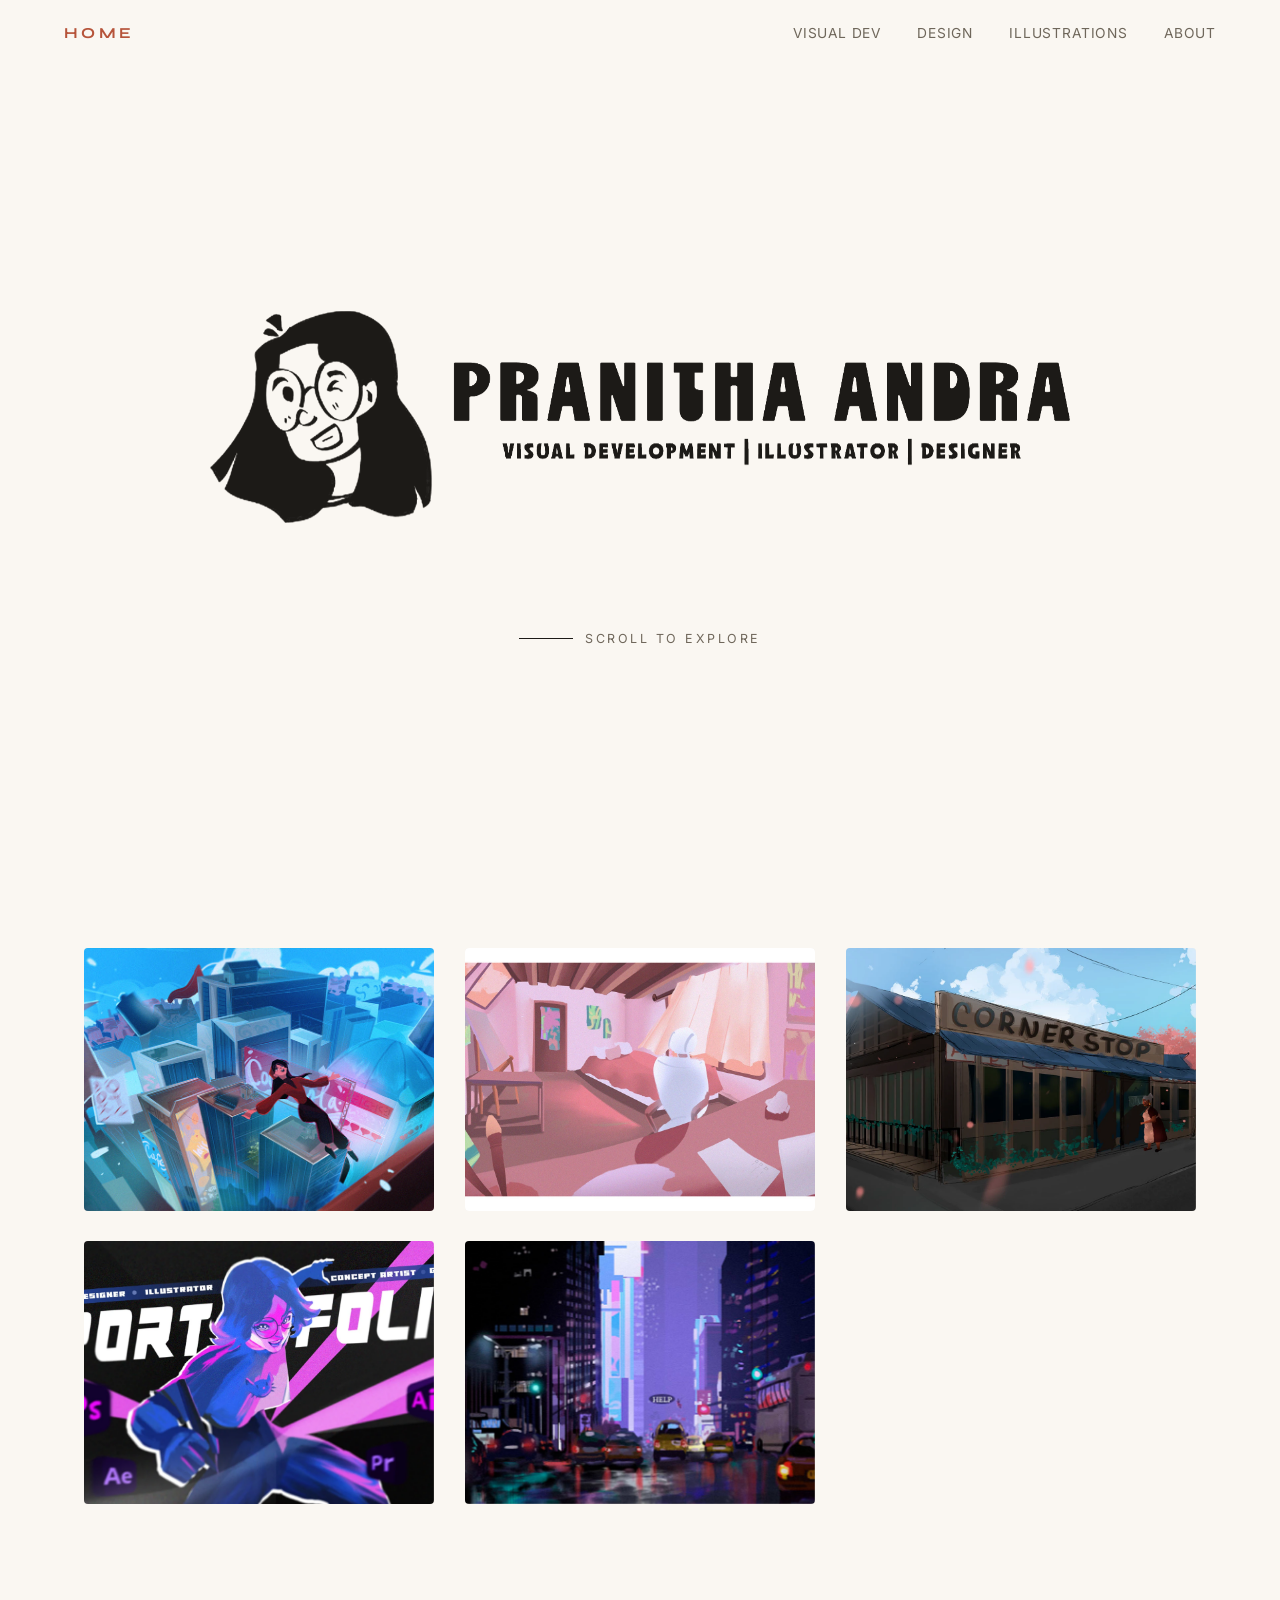
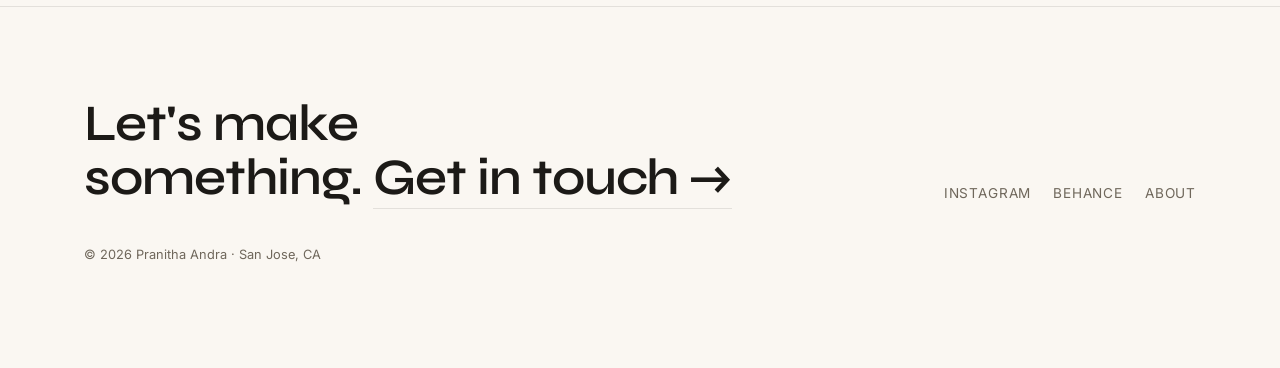
==== index.html @ 13a21b66 "chore: update" ====
<!DOCTYPE html>
<html lang="en">
<head>
  <meta charset="UTF-8" />
  <meta name="viewport" content="width=device-width, initial-scale=1.0" />
  <title>Pranitha Andra · Visual Development, Illustrator &amp; Designer</title>
  <meta name="description" content="Portfolio of Pranitha Andra, Visual Development, Illustrator, and Designer based in San Jose, CA." />

  <link rel="preconnect" href="https://fonts.googleapis.com" />
  <link rel="preconnect" href="https://fonts.gstatic.com" crossorigin />
  <link href="https://fonts.googleapis.com/css2?family=Inter:wght@400;500;600&family=Syne:wght@600;700;800&display=swap" rel="stylesheet" />
  <link rel="stylesheet" href="css/style.css" />
</head>
<body>

  <nav class="nav">
    <a class="nav__brand" href="index.html" aria-current="page">HOME</a>
    <div class="nav__links">
      <a href="visual-dev.html">Visual&nbsp;Dev</a>
      <a href="design.html">Design</a>
      <a href="illustrations.html">Illustrations</a>
      <a href="about.html">About</a>
    </div>
  </nav>

  <header class="hero">
    <div class="wrap">
      <h1 class="hero__banner reveal" id="heroBanner">
        <span class="hero__banner-tilt">
          <img class="hero__banner-img" src="images/banner.png"
               alt="Pranitha Andra, Visual Development, Illustrator and Designer" />
        </span>
      </h1>
      <span class="hero__scroll reveal"><span class="line"></span> Scroll to explore</span>
    </div>
  </header>

  <main id="work"><!-- sections injected by main.js --></main>

  <footer class="footer">
    <div class="wrap">
      <div class="footer__grid">
        <h2 class="footer__cta reveal">Let's make<br />something. <a href="mailto:pranitha.andra@gmail.com">Get in touch →</a></h2>
        <div class="footer__links reveal">
          <a href="https://www.instagram.com/pranitha_andra/" target="_blank" rel="noopener">Instagram</a>
          <a href="https://www.behance.net/pranithaandra" target="_blank" rel="noopener">Behance</a>
          <a href="about.html">About</a>
        </div>
      </div>
      <p class="footer__fine">© <span id="year"></span> Pranitha Andra · San Jose, CA</p>
    </div>
  </footer>

  <!-- Project viewer (scrollable) -->
  <div class="lb" id="lightbox" aria-hidden="true" role="dialog" aria-modal="true" aria-label="Project images">
    <button class="lb__btn lb__close" aria-label="Close">✕</button>
    <div class="lb__scroll">
      <p class="lb__cap"></p>
      <div class="lb__stack"></div>
    </div>
  </div>

  <script>document.getElementById("year").textContent = new Date().getFullYear();</script>
  <script src="js/data.js"></script>
  <script src="js/main.js"></script>
</body>
</html>
---- css/style.css ----
/* ============================================================
   Pranitha Andra — Portfolio
   Minimal, image-forward, restrained motion.
   ============================================================ */

:root {
  --bg: #faf7f2;
  --bg-2: #f2ede4;
  --ink: #1c1a17;
  --muted: #6f675b;
  --faint: rgba(28, 26, 23, 0.10);
  --faint-2: rgba(28, 26, 23, 0.05);
  --accent: #b6543a;
  --accent-soft: rgba(182, 84, 58, 0.12);

  --display: "Syne", "Trebuchet MS", Georgia, sans-serif;
  --serif: var(--display);
  --sans: "Inter", -apple-system, BlinkMacSystemFont, "Segoe UI", Helvetica, Arial, sans-serif;

  --maxw: 1240px;
  --gutter: clamp(20px, 5vw, 64px);
  --ease: cubic-bezier(0.16, 1, 0.3, 1);
}

* { box-sizing: border-box; }

html { scroll-behavior: smooth; }

body {
  margin: 0;
  background: var(--bg);
  color: var(--ink);
  font-family: var(--sans);
  font-size: 17px;
  line-height: 1.6;
  -webkit-font-smoothing: antialiased;
  text-rendering: optimizeLegibility;
}

img { display: block; max-width: 100%; }

a { color: inherit; text-decoration: none; }

::selection { background: var(--accent-soft); }

.wrap {
  width: 100%;
  max-width: var(--maxw);
  margin: 0 auto;
  padding-inline: var(--gutter);
}

.sr-only {
  position: absolute;
  width: 1px; height: 1px;
  padding: 0; margin: -1px;
  overflow: hidden;
  clip: rect(0, 0, 0, 0);
  white-space: nowrap;
  border: 0;
}

/* Category pages have no hero, so clear the fixed nav */
.workpage { padding-top: clamp(96px, 13vw, 150px); }

/* Ink cursor trail (drawn above content, below the project viewer) */
.ink-canvas {
  position: fixed;
  inset: 0;
  width: 100%;
  height: 100%;
  pointer-events: none;
  z-index: 95;
}

/* ---------- Nav ---------- */
.nav {
  position: fixed;
  inset: 0 0 auto 0;
  z-index: 50;
  display: flex;
  align-items: center;
  justify-content: space-between;
  padding: 18px var(--gutter);
  transition: background 0.4s var(--ease), box-shadow 0.4s var(--ease), padding 0.4s var(--ease);
}
.nav.scrolled {
  background: rgba(250, 247, 242, 0.82);
  backdrop-filter: saturate(150%) blur(14px);
  -webkit-backdrop-filter: saturate(150%) blur(14px);
  box-shadow: 0 1px 0 var(--faint);
  padding-block: 12px;
}
.nav__brand {
  font-family: var(--display);
  font-weight: 700;
  font-size: 0.95rem;
  letter-spacing: 0.22em;
  text-transform: uppercase;
  color: var(--ink);
  transition: color 0.25s var(--ease);
}
.nav__brand:hover,
.nav__brand[aria-current="page"] { color: var(--accent); }
.nav__links {
  display: flex;
  gap: clamp(16px, 3vw, 36px);
  align-items: center;
  font-size: 0.86rem;
  letter-spacing: 0.06em;
  text-transform: uppercase;
}
.nav__links a { position: relative; padding: 4px 0; color: var(--muted); transition: color 0.25s var(--ease); }
.nav__links a::after {
  content: "";
  position: absolute;
  left: 0; bottom: 0;
  width: 100%; height: 1px;
  background: var(--ink);
  transform: scaleX(0);
  transform-origin: right;
  transition: transform 0.35s var(--ease);
}
.nav__links a:hover { color: var(--ink); }
.nav__links a:hover::after { transform: scaleX(1); transform-origin: left; }
.nav__links a[aria-current="page"] { color: var(--ink); }
.nav__links a[aria-current="page"]::after { transform: scaleX(1); transform-origin: left; }

/* Mobile menu button (injected by JS, hidden on desktop) */
.nav__toggle {
  display: none;
  position: relative;
  z-index: 2;
  width: 40px; height: 40px;
  margin-right: -8px;
  border: none; background: none; cursor: pointer;
  align-items: center; justify-content: center;
}
.nav__toggle span {
  position: absolute;
  left: 9px; right: 9px; height: 1.6px;
  background: var(--ink);
  transition: transform 0.3s var(--ease), opacity 0.3s var(--ease);
}
.nav__toggle span:nth-child(1) { transform: translateY(-4px); }
.nav__toggle span:nth-child(2) { transform: translateY(4px); }
.nav.open .nav__toggle span:nth-child(1) { transform: rotate(45deg); }
.nav.open .nav__toggle span:nth-child(2) { transform: rotate(-45deg); }

/* ---------- Hero ---------- */
.hero {
  min-height: 100svh;
  display: flex;
  flex-direction: column;
  justify-content: center;
  align-items: center;
  text-align: center;
  padding-block: 140px 80px;
}
.hero__banner {
  margin: 0;
  perspective: 1000px;
}
.hero__banner-tilt {
  display: inline-block;
  transition: transform 0.4s var(--ease);
  will-change: transform;
}
.hero__banner-img {
  width: min(860px, 90vw);
  height: auto;
  margin: 0 auto;
  animation: bannerFloat 6s ease-in-out infinite;
}
@keyframes bannerFloat {
  0%, 100% { transform: translateY(0); }
  50%      { transform: translateY(-10px); }
}
.hero__scroll {
  margin-top: clamp(40px, 8vw, 90px);
  display: inline-flex;
  align-items: center;
  gap: 12px;
  font-size: 0.78rem;
  letter-spacing: 0.2em;
  text-transform: uppercase;
  color: var(--muted);
}
.hero__scroll .line {
  width: 54px; height: 1px; background: var(--ink);
  transform-origin: left;
  animation: pull 2.4s var(--ease) infinite;
}
@keyframes pull { 0%,100% { transform: scaleX(0.4); } 50% { transform: scaleX(1); } }

/* ---------- Section ---------- */
.section { padding-block: clamp(48px, 8vw, 110px); }
.section:first-of-type { padding-top: clamp(20px, 4vw, 48px); }

/* ---------- Grid + cards ---------- */
.grid {
  display: grid;
  grid-template-columns: repeat(auto-fill, minmax(320px, 1fr));
  gap: clamp(18px, 2.4vw, 34px);
}
.grid--single {
  grid-template-columns: minmax(280px, 640px);
  justify-content: center;
}
.card {
  cursor: pointer;
  border: none;
  background: none;
  padding: 0;
  text-align: left;
  font: inherit;
  color: inherit;
  display: block;
}
.card__frame {
  position: relative;
  overflow: hidden;
  border-radius: 4px;
  aspect-ratio: 4 / 3;
  background: var(--bg-2);
}
.card__frame img,
.card__frame video {
  width: 100%; height: 100%;
  object-fit: cover;
  object-position: center;
  transition: transform 0.9s var(--ease), filter 0.6s var(--ease);
  will-change: transform;
}
.card:hover .card__frame img,
.card:hover .card__frame video { transform: scale(1.06); }

/* Text is hidden until hover, then revealed centered over a darkened image */
.card__overlay {
  position: absolute;
  inset: 0;
  display: flex;
  flex-direction: column;
  align-items: center;
  justify-content: center;
  gap: 10px;
  padding: 20px;
  text-align: center;
  background: rgba(20, 18, 15, 0.5);
  opacity: 0;
  transition: opacity 0.4s var(--ease);
}
.card:hover .card__overlay,
.card:focus-visible .card__overlay { opacity: 1; }
.card__title {
  font-family: var(--display);
  font-weight: 600;
  font-size: clamp(1.1rem, 1.9vw, 1.45rem);
  line-height: 1.15;
  letter-spacing: -0.01em;
  margin: 0;
  color: #fff;
  transform: translateY(10px);
  transition: transform 0.45s var(--ease);
}
.card:hover .card__title,
.card:focus-visible .card__title { transform: none; }
.card__count {
  color: rgba(255, 255, 255, 0.72);
  font-size: 0.74rem;
  letter-spacing: 0.16em;
  text-transform: uppercase;
  transform: translateY(10px);
  transition: transform 0.45s var(--ease) 0.04s;
}
.card:hover .card__count,
.card:focus-visible .card__count { transform: none; }

/* ---------- Footer ---------- */
.footer {
  border-top: 1px solid var(--faint);
  padding-block: clamp(50px, 8vw, 90px);
}
.footer__grid {
  display: flex;
  flex-wrap: wrap;
  gap: 32px;
  align-items: flex-end;
  justify-content: space-between;
}
.footer__cta {
  font-family: var(--display);
  font-weight: 600;
  font-size: clamp(1.8rem, 5vw, 3.2rem);
  line-height: 1.05;
  letter-spacing: -0.02em;
  margin: 0;
}
.footer__cta a { border-bottom: 1px solid var(--faint); transition: border-color 0.3s var(--ease); }
.footer__cta a:hover { border-color: var(--accent); color: var(--accent); }
.footer__links { display: flex; gap: 22px; font-size: 0.85rem; letter-spacing: 0.06em; text-transform: uppercase; color: var(--muted); }
.footer__links a { transition: color 0.25s var(--ease); }
.footer__links a:hover { color: var(--ink); }
.footer__fine { margin-top: 40px; color: var(--muted); font-size: 0.8rem; }

/* ---------- Project viewer (scrollable stack) ---------- */
.lb {
  position: fixed;
  inset: 0;
  z-index: 100;
  background: rgba(18, 16, 13, 0.94);
  opacity: 0;
  visibility: hidden;
  transition: opacity 0.4s var(--ease), visibility 0.4s var(--ease);
}
.lb.open { opacity: 1; visibility: visible; }
.lb__scroll {
  position: absolute;
  inset: 0;
  overflow-y: auto;
  -webkit-overflow-scrolling: touch;
  scroll-behavior: smooth;
  display: flex;
  flex-direction: column;
  justify-content: safe center;   /* center when it fits, scroll from top when it doesn't */
  padding: clamp(72px, 12vh, 120px) clamp(16px, 5vw, 64px) clamp(48px, 10vh, 96px);
}
.lb__cap {
  margin: 0 auto clamp(26px, 5vh, 52px);
  text-align: center;
  color: rgba(255,255,255,0.7);
  font-size: 0.8rem;
  letter-spacing: 0.14em;
  text-transform: uppercase;
}
.lb__cap b { color: #fff; font-weight: 500; }
.lb__stack {
  display: flex;
  flex-direction: column;
  align-items: center;
  gap: clamp(18px, 4vh, 40px);
  max-width: 1100px;
  margin: 0 auto;
}
.lb__img {
  width: auto;
  max-width: 100%;
  max-height: 90vh;
  object-fit: contain;
  border-radius: 3px;
  box-shadow: 0 30px 80px rgba(0,0,0,0.5);
  opacity: 0;
  transform: translateY(22px);
  transition: opacity 0.6s var(--ease), transform 0.6s var(--ease);
}
.lb__img.in { opacity: 1; transform: none; }
.lb__video { width: min(100%, 1100px); height: auto; background: #000; }
.lb__btn {
  position: fixed;
  z-index: 2;
  background: rgba(255,255,255,0.06);
  border: 1px solid rgba(255,255,255,0.16);
  color: #fff;
  width: 52px; height: 52px;
  border-radius: 50%;
  cursor: pointer;
  display: grid; place-items: center;
  font-size: 1.2rem;
  line-height: 1;
  transition: background 0.25s var(--ease), transform 0.25s var(--ease), border-color 0.25s var(--ease);
}
.lb__btn:hover { background: rgba(255,255,255,0.16); border-color: rgba(255,255,255,0.4); }
.lb__btn:active { transform: scale(0.92); }
.lb__close { top: clamp(16px, 3vw, 32px); right: clamp(16px, 3vw, 32px); }

/* ---------- About page ---------- */
.about {
  padding-block: clamp(140px, 18vw, 220px) clamp(60px, 9vw, 120px);
}
.about__lead {
  font-family: var(--display);
  font-weight: 600;
  font-size: clamp(1.8rem, 5vw, 3.2rem);
  line-height: 1.14;
  letter-spacing: -0.02em;
  max-width: 20ch;
  margin: 0 0 clamp(40px, 6vw, 70px);
}
.about__lead em { font-style: italic; color: var(--accent); }
.about__cols {
  display: grid;
  grid-template-columns: 1fr;
  gap: clamp(32px, 5vw, 64px);
}
@media (min-width: 820px) {
  .about__cols { grid-template-columns: 1.4fr 1fr; }
}
.about__body p { color: #3a352d; margin: 0 0 1.2em; font-size: 1.06rem; }
.about__body p:last-child { margin-bottom: 0; }
.about__aside h3 {
  font-family: var(--sans);
  font-size: 0.78rem;
  letter-spacing: 0.18em;
  text-transform: uppercase;
  color: var(--muted);
  margin: 0 0 12px;
}
.about__aside ul { list-style: none; margin: 0 0 32px; padding: 0; }
.about__aside li { padding: 7px 0; border-bottom: 1px solid var(--faint); font-size: 0.98rem; }
.about__aside a { transition: color 0.25s var(--ease); }
.about__aside a:hover { color: var(--accent); }
.about__banner {
  margin-top: clamp(56px, 8vw, 100px);
  aspect-ratio: 21 / 8;
  border-radius: 5px;
  overflow: hidden;
  background: var(--bg-2);
}
.about__banner img { width: 100%; height: 100%; object-fit: cover; object-position: center 40%; }

/* ---------- Reveal animation ---------- */
.reveal {
  opacity: 0;
  transform: translateY(26px);
  transition: opacity 0.9s var(--ease), transform 0.9s var(--ease);
}
.reveal.in { opacity: 1; transform: none; }

/* ---------- Responsive ---------- */
@media (max-width: 900px) {
  .nav__links { gap: clamp(14px, 2.6vw, 28px); }
}

/* Mobile: collapse nav into a full-screen overlay menu */
@media (max-width: 700px) {
  .nav__toggle { display: inline-flex; }
  .nav__brand { position: relative; z-index: 2; }
  /* Use a solid bar (not backdrop-filter) on mobile: a filtered nav would
     become the containing block for the fixed menu, breaking the overlay. */
  .nav.scrolled {
    background: rgba(250, 247, 242, 0.95);
    -webkit-backdrop-filter: none;
    backdrop-filter: none;
  }
  .nav__links {
    position: fixed;
    inset: 0;
    flex-direction: column;
    align-items: center;
    justify-content: safe center;
    gap: 2px;
    overflow-y: auto;
    -webkit-overflow-scrolling: touch;
    padding: clamp(84px, 16vh, 130px) 24px 40px;
    text-transform: none;
    letter-spacing: 0.01em;
    background: rgba(250, 247, 242, 0.98);
    -webkit-backdrop-filter: saturate(150%) blur(16px);
    backdrop-filter: saturate(150%) blur(16px);
    opacity: 0;
    visibility: hidden;
    transition: opacity 0.35s var(--ease), visibility 0.35s var(--ease);
    z-index: 1;
  }
  .nav.open .nav__links { opacity: 1; visibility: visible; }
  .nav__links a {
    padding: 12px 0;
    font-family: var(--display);
    font-weight: 600;
    font-size: clamp(1.5rem, 7vw, 2.1rem);
    color: var(--ink);
  }
  .nav__links a::after { display: none; }
}

/* Landscape / short screens: keep the menu from overflowing off-screen */
@media (max-width: 700px) and (max-height: 520px) {
  .nav__links { padding-top: 68px; }
  .nav__links a { padding: 7px 0; font-size: 1.3rem; }
}

@media (max-width: 620px) {
  body { font-size: 16px; }
  .grid { grid-template-columns: 1fr; }
  .lb__img { max-height: 82vh; }
}

/* Touch devices have no hover, so keep the tile label visible */
@media (hover: none) {
  .card__overlay {
    opacity: 1;
    justify-content: flex-end;
    align-items: flex-start;
    text-align: left;
    padding: 16px 18px;
    gap: 4px;
    background: linear-gradient(to top, rgba(20, 18, 15, 0.72), rgba(20, 18, 15, 0) 60%);
  }
  .card__title, .card__count { transform: none; }
}

/* ---------- Reduced motion ---------- */
@media (prefers-reduced-motion: reduce) {
  html { scroll-behavior: auto; }
  *, *::before, *::after {
    animation-duration: 0.001ms !important;
    animation-iteration-count: 1 !important;
    transition-duration: 0.001ms !important;
  }
  .reveal { opacity: 1; transform: none; }
  .card:hover .card__frame img { transform: none; }
}
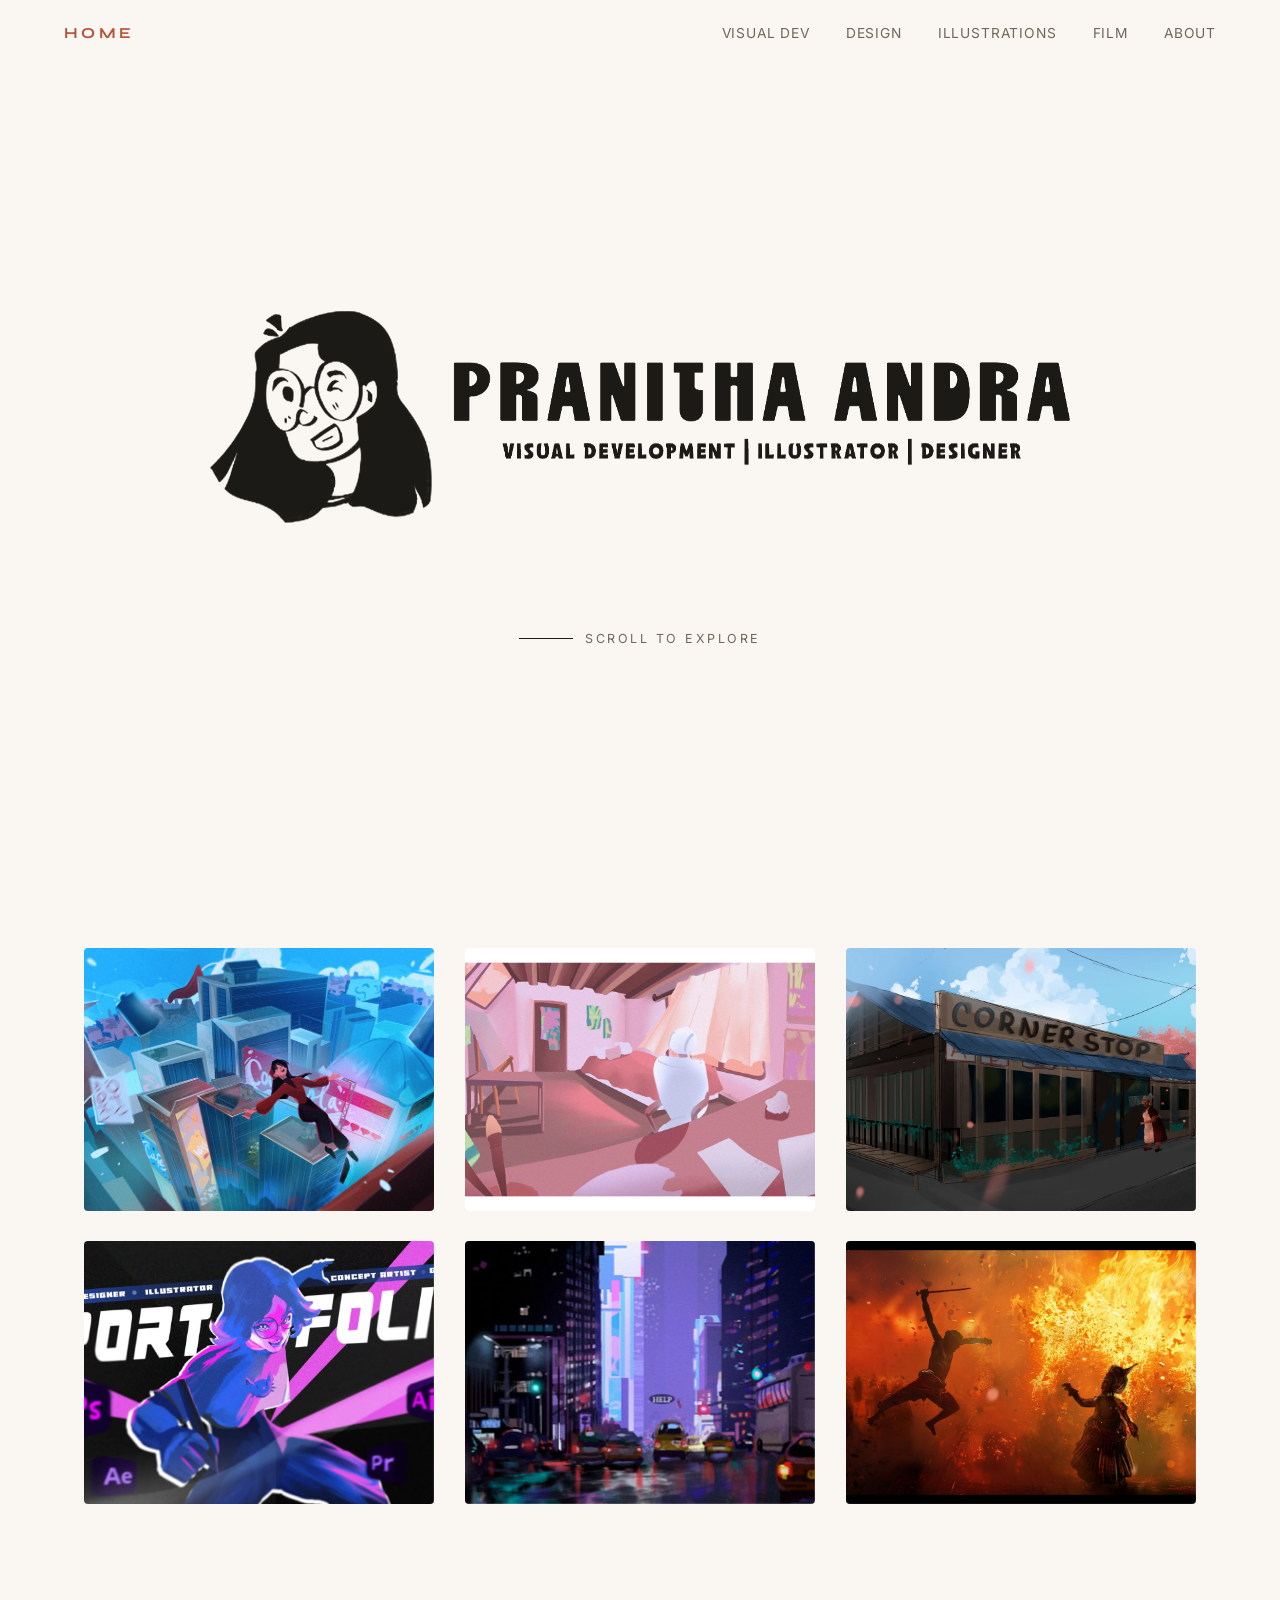
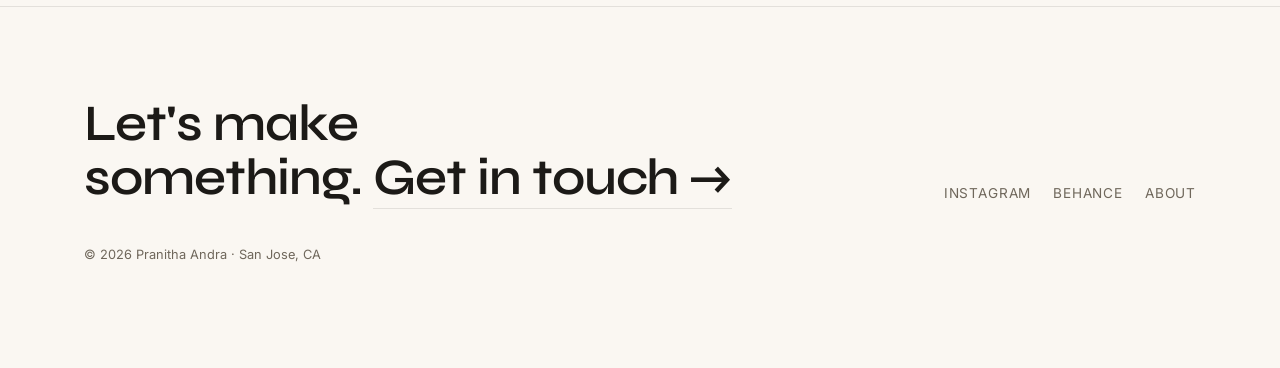
==== commit 75d0708e: "chore: major updates added" ====
--- a/index.html
+++ b/index.html
@@ -14,12 +14,13 @@
 <body>
 
   <nav class="nav">
-    <a class="nav__brand" href="index.html" aria-current="page">HOME</a>
+    <a class="nav__brand" href="/" aria-current="page">HOME</a>
     <div class="nav__links">
-      <a href="visual-dev.html">Visual&nbsp;Dev</a>
-      <a href="design.html">Design</a>
-      <a href="illustrations.html">Illustrations</a>
-      <a href="about.html">About</a>
+      <a href="/visual-dev">Visual&nbsp;Dev</a>
+      <a href="/design">Design</a>
+      <a href="/illustrations">Illustrations</a>
+      <a href="/film">Film</a>
+      <a href="/about">About</a>
     </div>
   </nav>
 
@@ -44,7 +45,7 @@
         <div class="footer__links reveal">
           <a href="https://www.instagram.com/pranitha_andra/" target="_blank" rel="noopener">Instagram</a>
           <a href="https://www.behance.net/pranithaandra" target="_blank" rel="noopener">Behance</a>
-          <a href="about.html">About</a>
+          <a href="/about">About</a>
         </div>
       </div>
       <p class="footer__fine">© <span id="year"></span> Pranitha Andra · San Jose, CA</p>
--- a/css/style.css
+++ b/css/style.css
@@ -72,6 +72,8 @@
   pointer-events: none;
   z-index: 95;
 }
+/* In spark mode the trail must render above the open project viewer (z-index 100) */
+.ink-canvas--spark { z-index: 110; }
 
 /* ---------- Nav ---------- */
 .nav {
@@ -355,6 +357,57 @@
 }
 .lb__img.in { opacity: 1; transform: none; }
 .lb__video { width: min(100%, 1100px); height: auto; background: #000; }
+
+/* Gallery grid variant (e.g. Thayyam concept art): whole images, masonry board */
+.lb__stack--grid {
+  display: block;
+  column-count: 2;
+  column-gap: clamp(12px, 2.4vw, 28px);
+  max-width: 1180px;
+  width: 100%;
+}
+@media (min-width: 960px) {
+  .lb__stack--grid { column-count: 3; }
+}
+.lb__stack--grid .lb__img {
+  width: 100%;
+  max-height: none;
+  margin: 0 0 clamp(12px, 2.4vw, 28px);
+  break-inside: avoid;
+  -webkit-column-break-inside: avoid;
+  cursor: zoom-in;
+  transition: opacity 0.6s var(--ease), transform 0.35s var(--ease);
+}
+.lb__stack--grid .lb__img.in:hover { transform: scale(1.015); }
+
+/* Click-to-expand overlay for grid gallery images */
+.lb__zoom {
+  position: fixed;
+  inset: 0;
+  z-index: 3;
+  display: none;
+  place-items: center;
+  padding: clamp(16px, 5vw, 72px);
+  background: rgba(10, 8, 6, 0.72);
+  -webkit-backdrop-filter: blur(3px);
+  backdrop-filter: blur(3px);
+  cursor: zoom-out;
+}
+.lb__zoom.open { display: grid; }
+.lb__zoom img {
+  max-width: 100%;
+  max-height: 92vh;
+  width: auto;
+  object-fit: contain;
+  border-radius: 3px;
+  box-shadow: 0 30px 90px rgba(0, 0, 0, 0.6);
+  animation: zoomIn 0.28s var(--ease);
+}
+@keyframes zoomIn {
+  from { opacity: 0; transform: scale(0.96); }
+  to   { opacity: 1; transform: none; }
+}
+
 .lb__btn {
   position: fixed;
   z-index: 2;
@@ -394,10 +447,33 @@
 }
 @media (min-width: 820px) {
   .about__cols { grid-template-columns: 1.4fr 1fr; }
+  /* Lift the side portrait slightly above the intro's top line */
+  .about__photo { margin-top: clamp(-48px, -2.6vw, -22px); }
+}
+/* Side portrait: B&W-on-white subject blended into the paper background */
+.about__photo {
+  margin: 0;
+  aspect-ratio: 4 / 5;
+}
+.about__photo img {
+  width: 100%;
+  height: 100%;
+  object-fit: cover;
+  object-position: center bottom;   /* trim the white headroom so the subject sits up beside the bio */
+  mix-blend-mode: multiply;
 }
 .about__body p { color: #3a352d; margin: 0 0 1.2em; font-size: 1.06rem; }
 .about__body p:last-child { margin-bottom: 0; }
-.about__aside h3 {
+/* Focus / Based in / Connect: a tidy row beneath the introduction */
+.about__meta {
+  display: grid;
+  grid-template-columns: repeat(auto-fit, minmax(180px, 1fr));
+  gap: clamp(22px, 3vw, 44px);
+  margin-top: clamp(36px, 5vw, 56px);
+  padding-top: clamp(30px, 4vw, 48px);
+  border-top: 1px solid var(--faint);
+}
+.about__meta h3 {
   font-family: var(--sans);
   font-size: 0.78rem;
   letter-spacing: 0.18em;
@@ -405,10 +481,10 @@
   color: var(--muted);
   margin: 0 0 12px;
 }
-.about__aside ul { list-style: none; margin: 0 0 32px; padding: 0; }
-.about__aside li { padding: 7px 0; border-bottom: 1px solid var(--faint); font-size: 0.98rem; }
-.about__aside a { transition: color 0.25s var(--ease); }
-.about__aside a:hover { color: var(--accent); }
+.about__meta ul { list-style: none; margin: 0; padding: 0; }
+.about__meta li { padding: 7px 0; border-bottom: 1px solid var(--faint); font-size: 0.98rem; }
+.about__meta a { transition: color 0.25s var(--ease); }
+.about__meta a:hover { color: var(--accent); }
 .about__banner {
   margin-top: clamp(56px, 8vw, 100px);
   aspect-ratio: 21 / 8;
